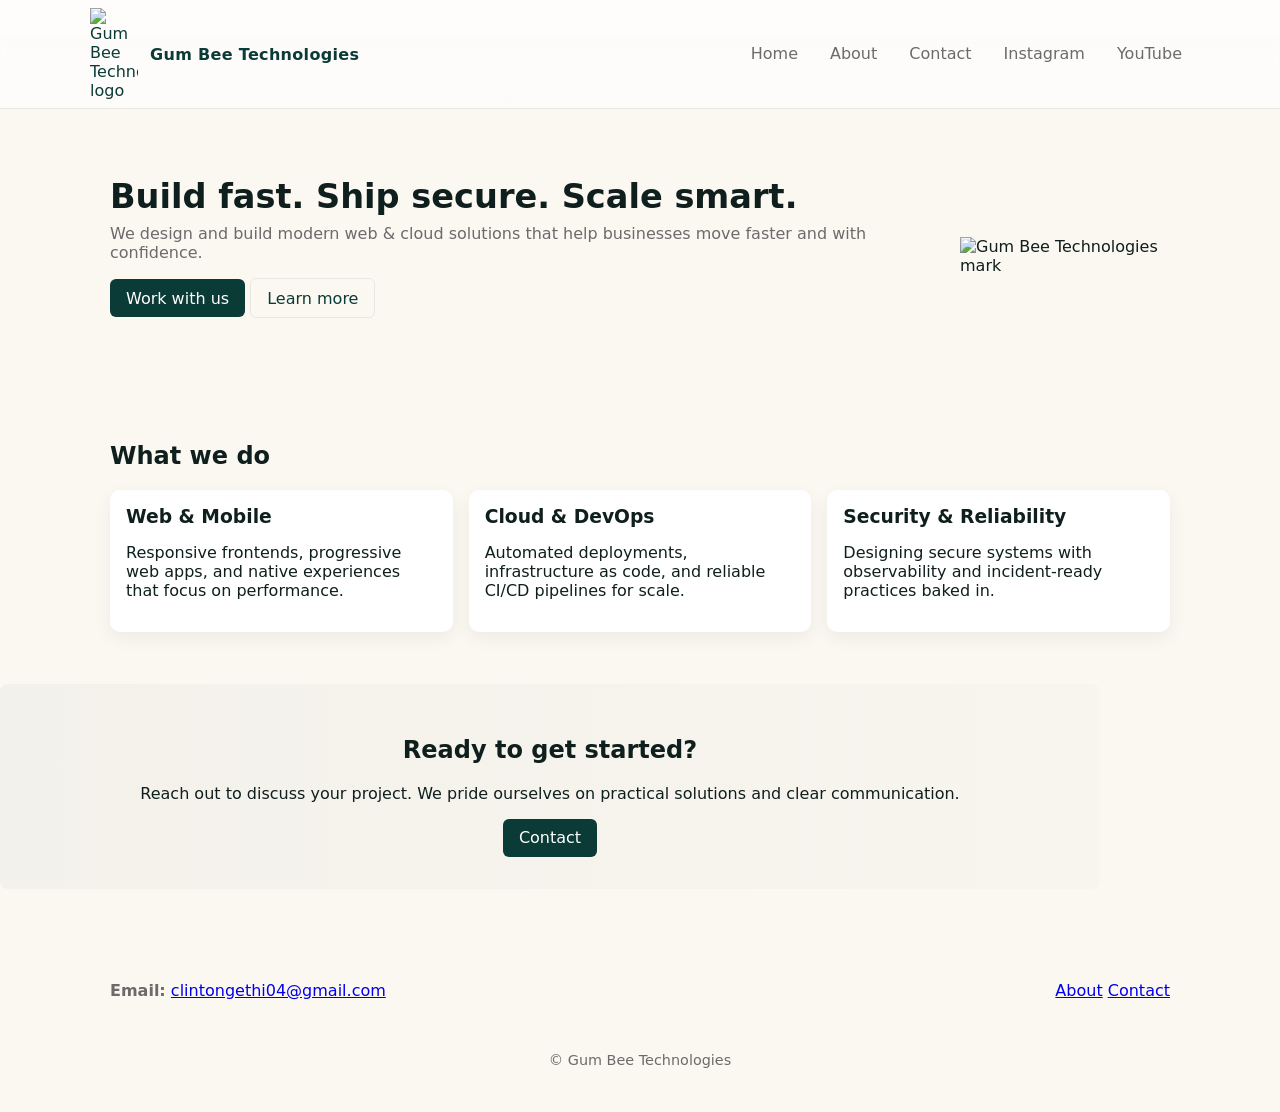
==== index.html @ be4ddd30 "Move website files from Personal Website directory to root" ====
<!DOCTYPE html>
<!--[if lt IE 7]>      <html class="no-js lt-ie9 lt-ie8 lt-ie7"> <![endif]-->
<!--[if IE 7]>         <html class="no-js lt-ie9 lt-ie8"> <![endif]-->
<!--[if IE 8]>         <html class="no-js lt-ie9"> <![endif]-->
<!--[if gt IE 8]>      <html class="no-js"> <!--<![endif]-->
<html>
    <head>
        <meta charset="utf-8">
        <meta http-equiv="X-UA-Compatible" content="IE=edge">
        <title>Gum Bee Technologies</title>
        <meta name="description" content="">
        <meta name="viewport" content="width=device-width, initial-scale=1">
        <meta name="theme-color" content="#0b3b36">
        <link rel="stylesheet" href="css/style.css">
    </head>
    <body>
        <header class="site-header">
            <div class="container header-inner">
                <a class="brand" href="index.html">
                    <img src="./Assets/images/logo.png" alt="Gum Bee Technologies logo" class="logo">
                    <span class="brand-name">Gum Bee Technologies</span>
                </a>
                <button id="navToggle" class="nav-toggle" aria-expanded="false" aria-label="Toggle navigation">☰</button>
                <nav class="site-nav" id="siteNav">
                    <ul>
                        <li><a href="index.html">Home</a></li>
                        <li><a href="about.html">About</a></li>
                        <li><a href="contact.html">Contact</a></li>
                        <li><a href="https://instagram.com/clint_be_me/#" target="_blank" rel="noopener noreferrer">Instagram</a></li>
                        <li><a href="https://www.youtube.com/results?search_query=dumb_nidashay" target="_blank" rel="noopener noreferrer">YouTube</a></li>
                    </ul>
                </nav>
            </div>
        </header>

        <main>
            <section class="hero">
                <div class="container hero-inner">
                    <div class="hero-copy">
                        <h1>Build fast. Ship secure. Scale smart.</h1>
                        <p class="tagline">We design and build modern web & cloud solutions that help businesses move faster and with confidence.</p>
                        <p>
                            <a class="btn primary" href="contact.html">Work with us</a>
                            <a class="btn ghost" href="about.html">Learn more</a>
                        </p>
                    </div>
                    <div class="hero-image">
                        <img src="./Assets/images/logo.png" alt="Gum Bee Technologies mark" class="hero-logo">
                    </div>
                </div>
            </section>

            <section class="services container">
                <h2>What we do</h2>
                <div class="cards">
                    <article class="card">
                        <h3>Web & Mobile</h3>
                        <p>Responsive frontends, progressive web apps, and native experiences that focus on performance.</p>
                    </article>
                    <article class="card">
                        <h3>Cloud & DevOps</h3>
                        <p>Automated deployments, infrastructure as code, and reliable CI/CD pipelines for scale.</p>
                    </article>
                    <article class="card">
                        <h3>Security & Reliability</h3>
                        <p>Designing secure systems with observability and incident-ready practices baked in.</p>
                    </article>
                </div>
            </section>

            <section class="cta container">
                <h2>Ready to get started?</h2>
                <p>Reach out to discuss your project. We pride ourselves on practical solutions and clear communication.</p>
                <a class="btn primary" href="contact.html">Contact</a>
            </section>
        </main>

        <footer class="site-footer">
            <div class="container footer-inner">
                <div>
                    <strong>Email:</strong> <a href="mailto:clintongethi04@gmail.com">clintongethi04@gmail.com</a>
                </div>
                <div class="footer-links">
                    <a href="about.html">About</a>
                    <a href="contact.html">Contact</a>
                </div>
            </div>
            <div class="container footer-bottom">© Gum Bee Technologies</div>
        </footer>

        <script src="./js/script1.js" defer></script>
    </body>
</html>
---- css/style.css ----
:root{
	--bg: #fbf7f1;
	--accent: #0b3b36;
	--muted: #6b6b6b;
	--card: #ffffff;
	--glass: rgba(11,59,54,0.05);
	--primary: #0b8a78;
	--max-width: 1100px;
	--radius: 10px;
}

*{box-sizing:border-box}
html,body{height:100%;}
body{
	margin:0;
	font-family: Inter, system-ui, -apple-system, "Segoe UI", Roboto, "Helvetica Neue", Arial;
	background:var(--bg);
	color:#0f1f1d;
	-webkit-font-smoothing:antialiased;
}

.container{max-width:var(--max-width);margin:0 auto;padding:1.25rem;}

.site-header{background:linear-gradient(180deg, rgba(255,255,255,0.7), rgba(255,255,255,0.6));border-bottom:1px solid #e9e6e3;position:sticky;top:0;z-index:40;backdrop-filter:blur(4px);}
.header-inner{display:flex;align-items:center;justify-content:space-between;gap:1rem;padding:0.5rem 0}
.brand{display:flex;align-items:center;gap:0.75rem;text-decoration:none;color:var(--accent)}
.logo{width:48px;height:auto;display:block}
.brand-name{font-weight:700;letter-spacing:0.02em}

.nav-toggle{display:none;background:none;border:0;font-size:1.25rem}
.site-nav ul{list-style:none;margin:0;padding:0;display:flex;gap:1rem}
.site-nav a{text-decoration:none;color:var(--muted);padding:0.4rem 0.5rem;border-radius:6px}
.site-nav a:hover{color:var(--accent);background:var(--glass)}

.hero{padding:3rem 0}
.hero-inner{display:flex;align-items:center;gap:2rem}
.hero-copy{flex:1}
.hero h1{font-size:2.1rem;margin:0 0 0.5rem}
.tagline{color:var(--muted);margin:0 0 1rem}
.hero-image{width:220px;display:flex;align-items:center;justify-content:center}
.hero-logo{width:100%;max-width:200px;display:block}

.cards{display:grid;grid-template-columns:repeat(3,1fr);gap:1rem;margin-top:1rem}
.card{background:var(--card);padding:1rem;border-radius:var(--radius);box-shadow:0 6px 18px rgba(11,59,54,0.06)}
.card h3{margin:0 0 0.5rem}

.cta{background:linear-gradient(90deg, rgba(11,59,54,0.03), rgba(11,59,54,0.01));padding:2rem;border-radius:8px;margin:2rem 0;text-align:center}

.btn{display:inline-block;padding:0.6rem 1rem;border-radius:6px;text-decoration:none}
.btn.primary{background:var(--accent);color:#fff}
.btn.ghost{background:transparent;color:var(--accent);border:1px solid rgba(11,59,54,0.08)}

.site-footer{margin-top:3rem;padding:1.5rem 0;color:var(--muted)}
.footer-inner{display:flex;justify-content:space-between;align-items:center}
.footer-bottom{text-align:center;margin-top:0.75rem;font-size:0.9rem;color:var(--muted)}

.about-page .lede, .contact-page .lede{color:var(--muted);max-width:60ch}
.contact-grid{display:grid;grid-template-columns:repeat(3,1fr);gap:1rem;margin-top:1rem}
.contact-card{background:var(--card);padding:1rem;border-radius:8px;box-shadow:0 6px 18px rgba(11,59,54,0.04)}

@media (max-width:900px){
	.cards{grid-template-columns:repeat(2,1fr)}
	.hero-inner{flex-direction:column;text-align:center}
	.hero-image{order:-1}
}

@media (max-width:640px){
	.cards{grid-template-columns:1fr}
	.contact-grid{grid-template-columns:1fr}
	.nav-toggle{display:block}
	.site-nav{display:none}
	.site-nav.open{display:block;position:absolute;left:0;right:0;top:64px;background:var(--bg);border-top:1px solid #eee;padding:1rem}
	.site-nav ul{flex-direction:column;gap:0}
}
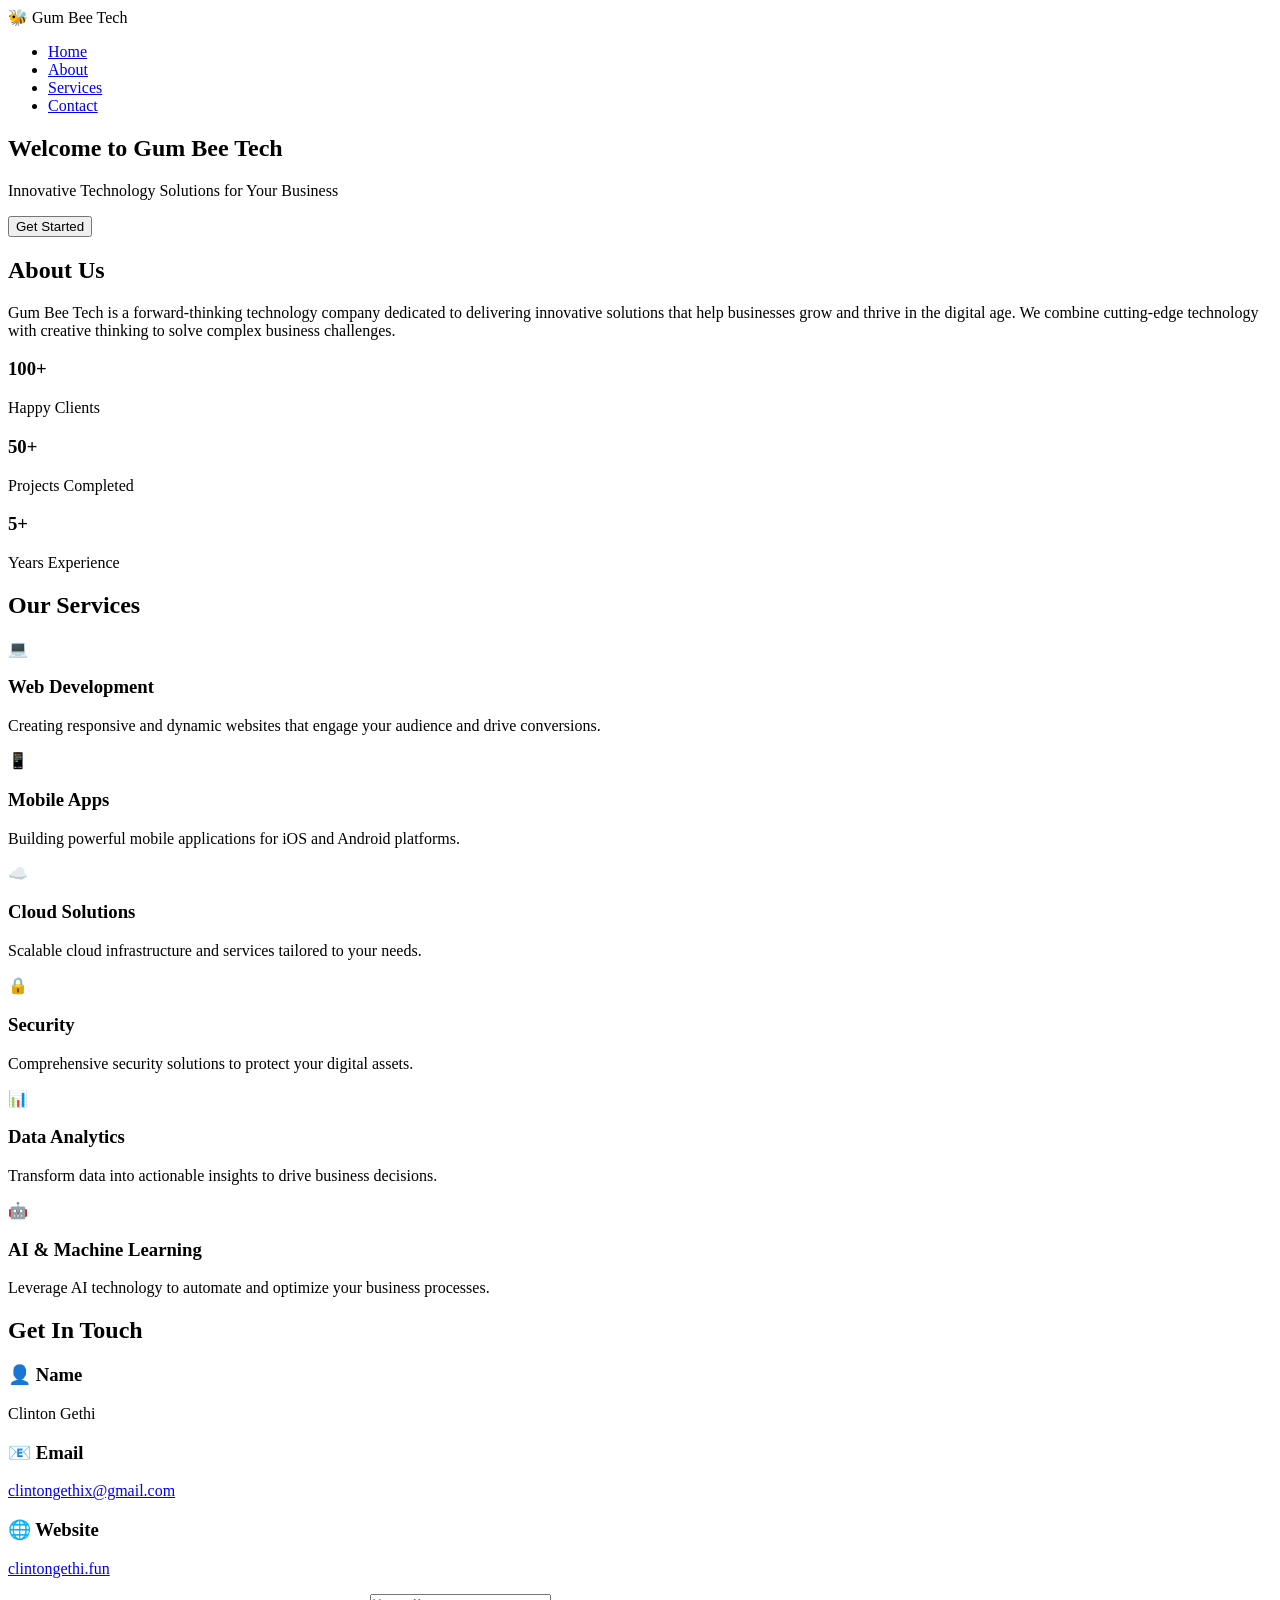
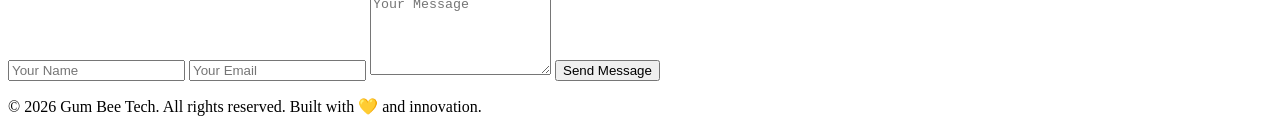
==== commit 0d4bcbd7: "Add company website with interactive design and animations" ====
--- a/index.html
+++ b/index.html
@@ -1,93 +1,138 @@
 <!DOCTYPE html>
-<!--[if lt IE 7]>      <html class="no-js lt-ie9 lt-ie8 lt-ie7"> <![endif]-->
-<!--[if IE 7]>         <html class="no-js lt-ie9 lt-ie8"> <![endif]-->
-<!--[if IE 8]>         <html class="no-js lt-ie9"> <![endif]-->
-<!--[if gt IE 8]>      <html class="no-js"> <!--<![endif]-->
-<html>
-    <head>
-        <meta charset="utf-8">
-        <meta http-equiv="X-UA-Compatible" content="IE=edge">
-        <title>Gum Bee Technologies</title>
-        <meta name="description" content="">
-        <meta name="viewport" content="width=device-width, initial-scale=1">
-        <meta name="theme-color" content="#0b3b36">
-        <link rel="stylesheet" href="css/style.css">
-    </head>
-    <body>
-        <header class="site-header">
-            <div class="container header-inner">
-                <a class="brand" href="index.html">
-                    <img src="./Assets/images/logo.png" alt="Gum Bee Technologies logo" class="logo">
-                    <span class="brand-name">Gum Bee Technologies</span>
-                </a>
-                <button id="navToggle" class="nav-toggle" aria-expanded="false" aria-label="Toggle navigation">☰</button>
-                <nav class="site-nav" id="siteNav">
-                    <ul>
-                        <li><a href="index.html">Home</a></li>
-                        <li><a href="about.html">About</a></li>
-                        <li><a href="contact.html">Contact</a></li>
-                        <li><a href="https://instagram.com/clint_be_me/#" target="_blank" rel="noopener noreferrer">Instagram</a></li>
-                        <li><a href="https://www.youtube.com/results?search_query=dumb_nidashay" target="_blank" rel="noopener noreferrer">YouTube</a></li>
-                    </ul>
-                </nav>
+<html lang="en">
+<head>
+    <meta charset="UTF-8">
+    <meta name="viewport" content="width=device-width, initial-scale=1.0">
+    <title>Gum Bee Tech - Innovation in Technology</title>
+    <link rel="stylesheet" href="styles.css">
+</head>
+<body>
+    <!-- Navigation Bar -->
+    <nav class="navbar">
+        <div class="nav-container">
+            <div class="logo">
+                <span class="logo-icon">🐝</span>
+                <span class="logo-text">Gum Bee Tech</span>
             </div>
-        </header>
+            <ul class="nav-links">
+                <li><a href="#home" class="nav-link active">Home</a></li>
+                <li><a href="#about" class="nav-link">About</a></li>
+                <li><a href="#services" class="nav-link">Services</a></li>
+                <li><a href="#contact" class="nav-link">Contact</a></li>
+            </ul>
+        </div>
+    </nav>
 
-        <main>
-            <section class="hero">
-                <div class="container hero-inner">
-                    <div class="hero-copy">
-                        <h1>Build fast. Ship secure. Scale smart.</h1>
-                        <p class="tagline">We design and build modern web & cloud solutions that help businesses move faster and with confidence.</p>
-                        <p>
-                            <a class="btn primary" href="contact.html">Work with us</a>
-                            <a class="btn ghost" href="about.html">Learn more</a>
-                        </p>
-                    </div>
-                    <div class="hero-image">
-                        <img src="./Assets/images/logo.png" alt="Gum Bee Technologies mark" class="hero-logo">
-                    </div>
+    <!-- Hero Section -->
+    <section id="home" class="hero">
+        <div class="hero-content">
+            <h1 class="hero-title">Welcome to <span class="highlight">Gum Bee Tech</span></h1>
+            <p class="hero-subtitle">Innovative Technology Solutions for Your Business</p>
+            <button class="cta-button">Get Started</button>
+        </div>
+        <div class="animated-background">
+            <div class="bubble bubble-1"></div>
+            <div class="bubble bubble-2"></div>
+            <div class="bubble bubble-3"></div>
+            <div class="bubble bubble-4"></div>
+        </div>
+    </section>
+
+    <!-- About Section -->
+    <section id="about" class="about">
+        <div class="about-container">
+            <h2 class="section-title">About Us</h2>
+            <p class="about-text">
+                Gum Bee Tech is a forward-thinking technology company dedicated to delivering innovative solutions 
+                that help businesses grow and thrive in the digital age. We combine cutting-edge technology with 
+                creative thinking to solve complex business challenges.
+            </p>
+            <div class="stats">
+                <div class="stat-card">
+                    <h3>100+</h3>
+                    <p>Happy Clients</p>
                 </div>
-            </section>
-
-            <section class="services container">
-                <h2>What we do</h2>
-                <div class="cards">
-                    <article class="card">
-                        <h3>Web & Mobile</h3>
-                        <p>Responsive frontends, progressive web apps, and native experiences that focus on performance.</p>
-                    </article>
-                    <article class="card">
-                        <h3>Cloud & DevOps</h3>
-                        <p>Automated deployments, infrastructure as code, and reliable CI/CD pipelines for scale.</p>
-                    </article>
-                    <article class="card">
-                        <h3>Security & Reliability</h3>
-                        <p>Designing secure systems with observability and incident-ready practices baked in.</p>
-                    </article>
+                <div class="stat-card">
+                    <h3>50+</h3>
+                    <p>Projects Completed</p>
                 </div>
-            </section>
-
-            <section class="cta container">
-                <h2>Ready to get started?</h2>
-                <p>Reach out to discuss your project. We pride ourselves on practical solutions and clear communication.</p>
-                <a class="btn primary" href="contact.html">Contact</a>
-            </section>
-        </main>
-
-        <footer class="site-footer">
-            <div class="container footer-inner">
-                <div>
-                    <strong>Email:</strong> <a href="mailto:clintongethi04@gmail.com">clintongethi04@gmail.com</a>
-                </div>
-                <div class="footer-links">
-                    <a href="about.html">About</a>
-                    <a href="contact.html">Contact</a>
+                <div class="stat-card">
+                    <h3>5+</h3>
+                    <p>Years Experience</p>
                 </div>
             </div>
-            <div class="container footer-bottom">© Gum Bee Technologies</div>
-        </footer>
+        </div>
+    </section>
 
-        <script src="./js/script1.js" defer></script>
-    </body>
+    <!-- Services Section -->
+    <section id="services" class="services">
+        <h2 class="section-title">Our Services</h2>
+        <div class="services-grid">
+            <div class="service-card">
+                <div class="service-icon">💻</div>
+                <h3>Web Development</h3>
+                <p>Creating responsive and dynamic websites that engage your audience and drive conversions.</p>
+            </div>
+            <div class="service-card">
+                <div class="service-icon">📱</div>
+                <h3>Mobile Apps</h3>
+                <p>Building powerful mobile applications for iOS and Android platforms.</p>
+            </div>
+            <div class="service-card">
+                <div class="service-icon">☁️</div>
+                <h3>Cloud Solutions</h3>
+                <p>Scalable cloud infrastructure and services tailored to your needs.</p>
+            </div>
+            <div class="service-card">
+                <div class="service-icon">🔒</div>
+                <h3>Security</h3>
+                <p>Comprehensive security solutions to protect your digital assets.</p>
+            </div>
+            <div class="service-card">
+                <div class="service-icon">📊</div>
+                <h3>Data Analytics</h3>
+                <p>Transform data into actionable insights to drive business decisions.</p>
+            </div>
+            <div class="service-card">
+                <div class="service-icon">🤖</div>
+                <h3>AI & Machine Learning</h3>
+                <p>Leverage AI technology to automate and optimize your business processes.</p>
+            </div>
+        </div>
+    </section>
+
+    <!-- Contact Section -->
+    <section id="contact" class="contact">
+        <h2 class="section-title">Get In Touch</h2>
+        <div class="contact-container">
+            <div class="contact-info">
+                <div class="info-card">
+                    <h3>👤 Name</h3>
+                    <p>Clinton Gethi</p>
+                </div>
+                <div class="info-card">
+                    <h3>📧 Email</h3>
+                    <p><a href="mailto:clintongethix@gmail.com">clintongethix@gmail.com</a></p>
+                </div>
+                <div class="info-card">
+                    <h3>🌐 Website</h3>
+                    <p><a href="https://clintongethi.fun" target="_blank">clintongethi.fun</a></p>
+                </div>
+            </div>
+            <form class="contact-form" id="contactForm">
+                <input type="text" placeholder="Your Name" required>
+                <input type="email" placeholder="Your Email" required>
+                <textarea placeholder="Your Message" rows="5" required></textarea>
+                <button type="submit" class="submit-button">Send Message</button>
+            </form>
+        </div>
+    </section>
+
+    <!-- Footer -->
+    <footer class="footer">
+        <p>&copy; 2026 Gum Bee Tech. All rights reserved. Built with 💛 and innovation.</p>
+    </footer>
+
+    <script src="script.js"></script>
+</body>
 </html>
